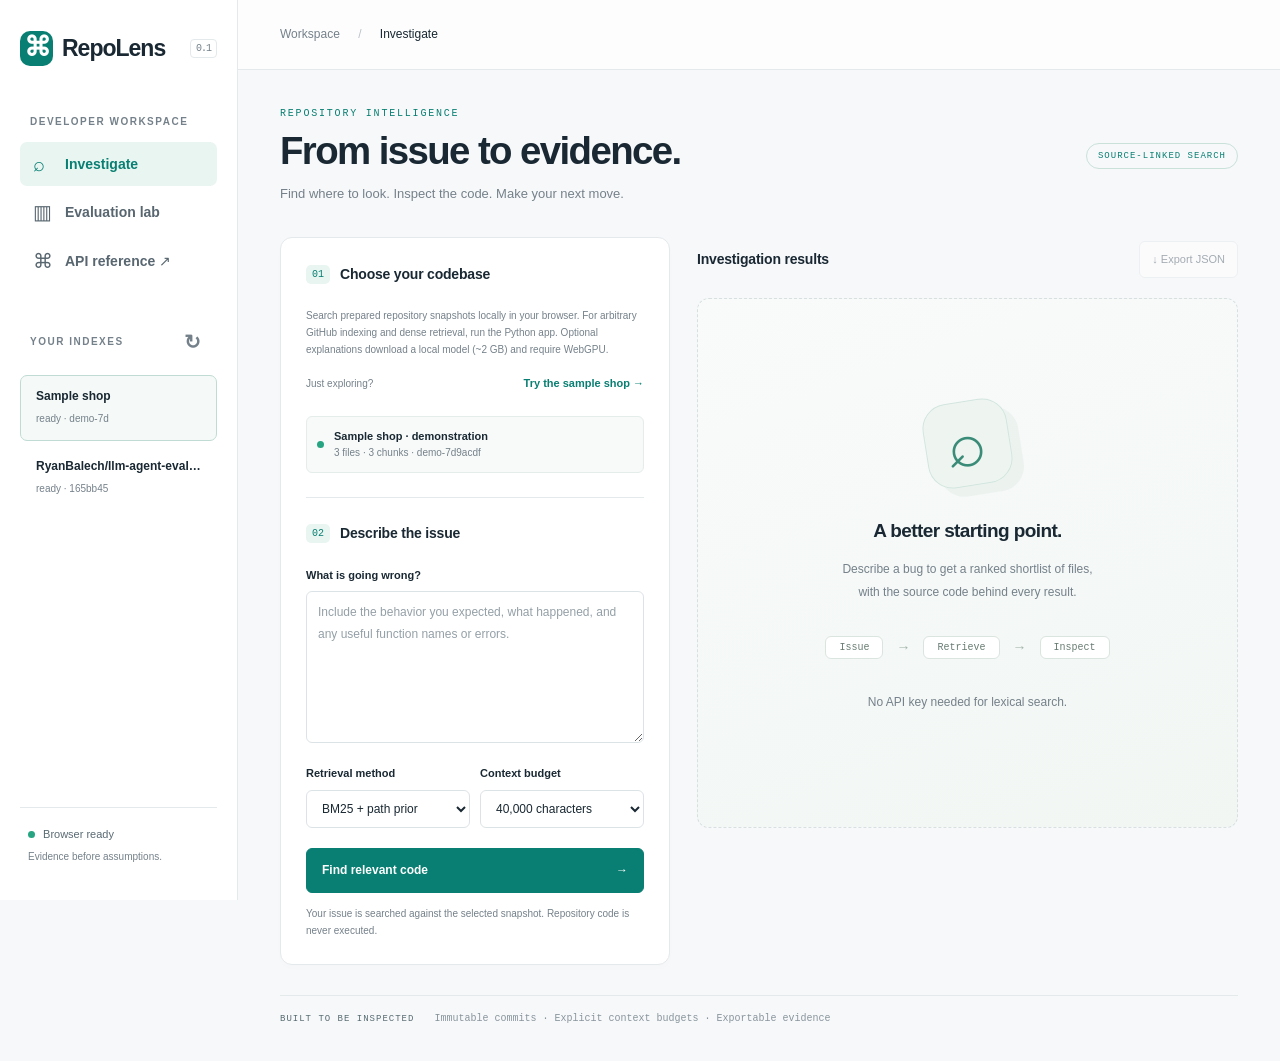
==== index.html @ a0b79c71 "Publish RepoLens 165bb454b1ce" ====
<!doctype html>
<html lang="en">
  <head>
    <meta charset="utf-8" />
    <meta name="viewport" content="width=device-width,initial-scale=1" />
    <meta
      name="description"
      content="Find the code behind an issue. Repository search with traceable evidence and honest evaluation."
    />
    <title>RepoLens · From issue to evidence</title>
    <link rel="stylesheet" href="./static/style.css" />
    <script src="./static/pages.js" defer></script>
    <script src="./static/app.js" defer></script>
  </head>
  <body>
    <aside class="sidebar">
      <a class="brand" href="./" aria-label="RepoLens home"
        ><span class="brand-icon">⌘</span> RepoLens<span class="version"
          >0.1</span
        ></a
      >
      <div class="workspace-label">DEVELOPER WORKSPACE</div>
      <nav aria-label="Main navigation">
        <button class="nav-item active" id="search-tab" aria-current="page">
          <span aria-hidden="true">⌕</span> Investigate
        </button>
        <button class="nav-item" id="eval-tab">
          <span aria-hidden="true">▥</span> Evaluation lab
        </button>
        <a class="nav-item" href="https://github.com/RyanBalech/llm-agent-evaluation/blob/feat/repolens-product/docs/PRODUCT.md" target="_blank" rel="noopener"
          ><span>⌘</span> API reference ↗</a
        >
      </nav>
      <div class="repo-heading">
        YOUR INDEXES
        <button id="refresh" aria-label="Refresh repository indexes">↻</button>
      </div>
      <div id="index-list" class="index-list">
        <p class="muted small">Your repositories will appear here.</p>
      </div>
      <div class="sidebar-footer">
        <span class="online-dot"></span>
        <span id="connection">Connecting…</span>
        <p>Evidence before assumptions.</p>
      </div>
    </aside>
    <main>
      <header class="topbar">
        <div>
          Workspace <span>/</span> <strong id="page-name">Investigate</strong>
        </div>
        <button id="access-button" class="quiet">Server access</button>
      </header>
      <div id="notice" class="notice" role="alert" hidden></div>
      <section id="search-view">
        <div class="page-heading">
          <div>
            <p class="eyebrow">REPOSITORY INTELLIGENCE</p>
            <h1>From issue to evidence.</h1>
            <p class="subtitle">
              Find where to look. Inspect the code. Make your next move.
            </p>
          </div>
          <span class="tag">SOURCE-LINKED SEARCH</span>
        </div>
        <div class="investigation-grid">
          <section class="panel compose">
            <div class="section-title">
              <span class="step">01</span>
              <h2>Choose your codebase</h2>
            </div>
            <p id="public-demo-note" class="fine-print" hidden>
              Explore the prepared repositories below. Run RepoLens locally to
              index your own public GitHub repository.
            </p>
            <form id="index-form">
              <label for="repository">Public GitHub repository</label>
              <input
                id="repository"
                placeholder="owner/repository"
                value="RyanBalech/llm-agent-evaluation"
                required
                maxlength="250"
                autocomplete="off"
              />
              <div class="input-row">
                <div>
                  <label for="revision"
                    >Branch, tag or commit
                    <span class="muted">optional</span></label
                  ><input
                    id="revision"
                    placeholder="Default branch"
                    maxlength="151"
                  />
                </div>
                <button class="secondary" type="submit" id="index-button">
                  Index repo ↗
                </button>
              </div>
              <label class="checkbox" id="dense-option" hidden
                ><input id="dense-index" type="checkbox" /> Include CodeBERT
                &amp; hybrid (slower indexing)</label
              >
            </form>
            <div class="or-demo">
              <span>Just exploring?</span
              ><button id="demo-button" class="text-button">
                Try the sample shop →
              </button>
            </div>
            <div id="active-index" class="active-index" aria-live="polite">
              <span class="status-dot"></span>
              <div>
                <strong>No repository selected</strong
                ><small>Index a repository or try the sample.</small>
              </div>
            </div>
            <div class="divider"></div>
            <form id="search-form">
              <div class="section-title">
                <span class="step">02</span>
                <h2>Describe the issue</h2>
              </div>
              <label for="query">What is going wrong?</label>
              <textarea
                id="query"
                rows="6"
                minlength="3"
                maxlength="8000"
                required
                placeholder="Include the behavior you expected, what happened, and any useful function names or errors."
              ></textarea>
              <div class="input-row options">
                <div>
                  <label for="method">Retrieval method</label
                  ><select id="method">
                    <option value="bm25">BM25 + path prior</option>
                  </select>
                </div>
                <div>
                  <label for="budget">Context budget</label
                  ><select id="budget">
                    <option value="5000">5,000 characters</option>
                    <option value="10000">10,000 characters</option>
                    <option value="20000">20,000 characters</option>
                    <option value="40000" selected>40,000 characters</option>
                    <option value="80000">80,000 characters</option>
                  </select>
                </div>
              </div>
              <button id="search-button" class="primary" type="submit" disabled>
                Find relevant code <span>→</span>
              </button>
              <p class="fine-print">
                Your issue is searched against the selected snapshot. Repository
                code is never executed.
              </p>
            </form>
          </section>
          <section class="results-area" aria-label="Search results">
            <div class="results-heading">
              <h2>Investigation results</h2>
              <button id="export-button" class="quiet" disabled>
                ↓ Export JSON
              </button>
            </div>
            <div id="search-summary" class="search-summary" hidden></div>
            <div id="empty-state" class="empty-state">
              <div class="lens-art"><span>⌕</span></div>
              <h3>A better starting point.</h3>
              <p>
                Describe a bug to get a ranked shortlist of files,<br />with the
                source code behind every result.
              </p>
              <div class="flow">
                <span>Issue</span><i>→</i><span>Retrieve</span><i>→</i
                ><span>Inspect</span>
              </div>
              <p class="small muted">No API key needed for lexical search.</p>
            </div>
            <div id="results" aria-live="polite"></div>
            <p id="results-note" class="fine-print" hidden></p>
            <button id="explain-button" class="secondary" hidden>
              Explain retrieved evidence
            </button>
            <div id="explanation" class="panel" aria-live="polite" hidden></div>
          </section>
        </div>
        <div class="bottom-note">
          <span>BUILT TO BE INSPECTED</span> Immutable commits · Explicit
          context budgets · Exportable evidence
        </div>
      </section>
      <section id="evaluation-view" hidden>
        <div class="page-heading">
          <div>
            <p class="eyebrow">MEASURE, THEN IMPROVE</p>
            <h1>Show your work.</h1>
            <p class="subtitle">
              A real benchmark, with its limitations in view.
            </p>
          </div>
          <span class="tag">SWE-BENCH VERIFIED</span>
        </div>
        <div id="evaluation-content"></div>
      </section>
    </main>
    <dialog id="access-dialog">
      <form id="access-form">
        <h2>Server access</h2>
        <p class="muted">
          For a server configured with an access token.<br />The token stays in
          this browser tab's memory.
        </p>
        <label for="token">Access token</label
        ><input id="token" type="password" autocomplete="off" />
        <div class="dialog-actions">
          <button id="close-access" type="button" class="quiet">Cancel</button
          ><button class="primary" type="submit">Connect</button>
        </div>
      </form>
    </dialog>
  </body>
</html>
---- static/style.css ----
:root {
  --bg: #f7f8fa;
  --paper: #fff;
  --text: #192832;
  --muted: #75818a;
  --line: #e4e9ec;
  --accent: #087f72;
  --accent-light: #e9f5f1;
  --mono: Consolas, "SFMono-Regular", monospace;
}
* {
  box-sizing: border-box;
}
body {
  margin: 0;
  background: var(--bg);
  color: var(--text);
  font:
    14px/1.6 -apple-system,
    BlinkMacSystemFont,
    "Segoe UI",
    sans-serif;
}
button,
input,
textarea,
select {
  font: inherit;
}
button,
a,
input,
select,
textarea {
  -webkit-tap-highlight-color: transparent;
}
button {
  cursor: pointer;
}
button:disabled {
  opacity: 0.5;
  cursor: not-allowed;
}
a {
  color: var(--accent);
  text-decoration: none;
}
button:focus-visible,
a:focus-visible,
input:focus-visible,
textarea:focus-visible,
select:focus-visible {
  outline: 3px solid #61b5a9;
  outline-offset: 3px;
}
[hidden] {
  display: none !important;
}
.sidebar {
  position: fixed;
  inset: 0 auto 0 0;
  width: 238px;
  background: #fff;
  border-right: 1px solid var(--line);
  padding: 30px 20px;
  display: flex;
  flex-direction: column;
}
.brand {
  display: flex;
  align-items: center;
  gap: 9px;
  font-size: 23px;
  font-weight: 750;
  letter-spacing: -1px;
  color: var(--text);
}
.brand-icon {
  background: var(--accent);
  color: #fff;
  border-radius: 10px;
  width: 33px;
  height: 35px;
  text-align: center;
  font-size: 27px;
  line-height: 33px;
}
.version {
  font: 10px var(--mono);
  color: var(--muted);
  border: 1px solid var(--line);
  padding: 3px 5px;
  border-radius: 4px;
  margin-left: auto;
}
.workspace-label,
.repo-heading {
  font-size: 10px;
  font-weight: 700;
  letter-spacing: 1.5px;
  color: var(--muted);
}
.workspace-label {
  margin: 47px 10px 12px;
}
.nav-item {
  width: 100%;
  display: flex;
  gap: 12px;
  align-items: center;
  border: 0;
  background: none;
  padding: 11px 13px;
  text-align: left;
  color: #586670;
  font-weight: 550;
  border-radius: 7px;
  margin-bottom: 4px;
}
.nav-item span {
  font-size: 20px;
  width: 20px;
  line-height: 1;
}
.nav-item.active {
  background: var(--accent-light);
  color: var(--accent);
}
.nav-item:hover {
  background: #f1f6f4;
}
.repo-heading {
  display: flex;
  align-items: center;
  justify-content: space-between;
  margin: 38px 10px 12px;
}
.repo-heading button {
  border: 0;
  background: none;
  color: var(--muted);
  font-size: 20px;
}
.index-list {
  overflow: auto;
  flex: 1;
}
.index-card {
  border: 1px solid transparent;
  padding: 10px 9px;
  border-radius: 7px;
  display: flex;
  gap: 5px;
  margin: 4px 0;
}
.index-card.selected {
  border-color: #bfdbd3;
  background: #f5faf8;
}
.index-select {
  border: 0;
  background: none;
  text-align: left;
  min-width: 0;
  flex: 1;
  color: var(--text);
}
.index-select strong {
  display: block;
  font-size: 12px;
  overflow: hidden;
  text-overflow: ellipsis;
  white-space: nowrap;
}
.index-select small {
  font-size: 10px;
  color: var(--muted);
}
.delete-index {
  border: 0;
  background: none;
  color: #89949a;
  font-size: 18px;
}
.sidebar-footer {
  font-size: 11px;
  color: #596a73;
  padding: 18px 8px 0;
  border-top: 1px solid var(--line);
}
.sidebar-footer p {
  font-size: 10px;
  color: var(--muted);
  margin: 5px 0;
}
.online-dot,
.status-dot {
  display: inline-block;
  width: 7px;
  height: 7px;
  background: #27a481;
  border-radius: 50%;
  margin-right: 5px;
}
.status-dot {
  background: #a4adb4;
  flex-shrink: 0;
}
main {
  margin-left: 238px;
}
.topbar {
  height: 70px;
  border-bottom: 1px solid var(--line);
  display: flex;
  align-items: center;
  justify-content: space-between;
  padding: 0 42px;
  background: #ffffffc9;
  color: var(--muted);
  font-size: 12px;
}
.topbar span {
  margin: 0 15px;
  color: #bac3c8;
}
.topbar strong {
  font-weight: 500;
  color: var(--text);
}
#search-view,
#evaluation-view {
  padding: 38px 42px 20px;
  max-width: 1600px;
  margin: auto;
}
.page-heading {
  display: flex;
  justify-content: space-between;
  align-items: center;
  margin-bottom: 32px;
  gap: 20px;
}
.eyebrow {
  font: 10px var(--mono);
  letter-spacing: 1.8px;
  color: var(--accent);
  margin: 0 0 9px;
}
h1 {
  font-size: clamp(26px, 3vw, 39px);
  font-weight: 650;
  letter-spacing: -1.6px;
  line-height: 1.2;
  margin: 0 0 10px;
}
.subtitle {
  color: var(--muted);
  margin: 0;
  font-size: 13px;
}
.tag {
  font: 9px var(--mono);
  letter-spacing: 1px;
  color: var(--accent);
  border: 1px solid #c9e1d9;
  border-radius: 20px;
  padding: 7px 11px;
  white-space: nowrap;
}
.investigation-grid {
  display: grid;
  grid-template-columns: minmax(300px, 390px) minmax(0, 1fr);
  gap: 27px;
  align-items: start;
}
.panel {
  background: #fff;
  border: 1px solid var(--line);
  border-radius: 12px;
  padding: 25px;
  box-shadow: 0 3px 7px #21372e03;
}
.section-title {
  display: flex;
  align-items: center;
  gap: 10px;
  margin-bottom: 22px;
}
h2 {
  font-size: 14px;
  margin: 0;
  font-weight: 650;
  letter-spacing: -0.2px;
}
.step {
  font: 10px var(--mono);
  color: var(--accent);
  background: var(--accent-light);
  border-radius: 5px;
  padding: 4px 6px;
}
label {
  display: block;
  font-size: 11px;
  font-weight: 600;
  margin: 0 0 7px;
}
label .muted {
  font-weight: 400;
  font-size: 10px;
  margin-left: 3px;
}
input,
textarea,
select {
  width: 100%;
  border: 1px solid #dce3e6;
  background: #fff;
  border-radius: 6px;
  padding: 10px 11px;
  color: var(--text);
  font-size: 12px;
}
input::placeholder,
textarea::placeholder {
  color: #94a0a7;
}
textarea {
  resize: vertical;
  min-height: 132px;
  line-height: 1.8;
}
select {
  padding-right: 5px;
}
.input-row {
  display: flex;
  align-items: end;
  gap: 10px;
  margin-top: 13px;
}
.input-row > div {
  flex: 1;
  min-width: 0;
}
.secondary,
.quiet {
  border: 1px solid var(--line);
  border-radius: 6px;
  padding: 9px 12px;
  background: white;
  color: #52616b;
  font-size: 11px;
  white-space: nowrap;
}
.secondary:hover,
.quiet:hover {
  background: #eff7f4;
}
.input-row > .secondary {
  padding: 10px 13px;
}
.checkbox {
  display: flex;
  align-items: center;
  gap: 8px;
  margin-top: 15px;
}
.checkbox input {
  width: auto;
}
.or-demo {
  display: flex;
  justify-content: space-between;
  align-items: center;
  margin-top: 14px;
  font-size: 10px;
  color: var(--muted);
}
.text-button {
  background: none;
  border: 0;
  padding: 3px 0;
  color: var(--accent);
  font-size: 11px;
  font-weight: 600;
}
.active-index {
  display: flex;
  align-items: center;
  background: #f7faf9;
  border: 1px solid #e4ede9;
  padding: 11px 10px;
  border-radius: 6px;
  margin-top: 20px;
  gap: 5px;
  min-width: 0;
}
.active-index strong {
  display: block;
  font-size: 11px;
  overflow-wrap: anywhere;
}
.active-index small {
  display: block;
  font-size: 10px;
  color: var(--muted);
  overflow-wrap: anywhere;
}
.active-index.ready .status-dot {
  background: #27a481;
}
.active-index.indexing .status-dot,
.active-index.queued .status-dot {
  background: #d39b33;
  animation: pulse 1s infinite;
}
.divider {
  border-top: 1px solid var(--line);
  margin: 24px 0;
}
.options {
  margin: 16px 0 20px;
}
.primary {
  width: 100%;
  display: flex;
  justify-content: space-between;
  align-items: center;
  padding: 12px 15px;
  background: var(--accent);
  color: #fff;
  border: 1px solid var(--accent);
  border-radius: 6px;
  font-weight: 600;
  font-size: 12px;
}
.primary:hover:enabled {
  background: #096c62;
}
.fine-print {
  color: var(--muted);
  font-size: 10px;
  line-height: 1.7;
  margin: 12px 0 0;
}
.results-heading {
  display: flex;
  align-items: center;
  justify-content: space-between;
  margin: 4px 0 20px;
}
.empty-state {
  border: 1px dashed #d7dfe1;
  border-radius: 12px;
  min-height: 530px;
  display: flex;
  flex-direction: column;
  align-items: center;
  justify-content: center;
  text-align: center;
  background: linear-gradient(160deg, #f9fbfb, #f1f6f3);
}
.lens-art {
  width: 85px;
  height: 85px;
  display: grid;
  place-items: center;
  border: 1px solid #d3e5df;
  border-radius: 25px;
  transform: rotate(-9deg);
  background: #eef5f1;
  margin-bottom: 10px;
  box-shadow: 10px 10px 0 #e4ede780;
}
.lens-art span {
  font-size: 65px;
  color: #3a8c78;
  line-height: 1;
  transform: rotate(9deg);
}
.empty-state h3 {
  font-size: 19px;
  font-weight: 600;
  letter-spacing: -0.6px;
  margin: 20px 0 0;
}
.empty-state p {
  font-size: 12px;
  color: var(--muted);
  line-height: 1.9;
}
.flow {
  display: flex;
  gap: 13px;
  align-items: center;
  margin: 20px 0;
}
.flow span {
  border: 1px solid #dbe5df;
  border-radius: 6px;
  padding: 5px 13px;
  background: #fff;
  font: 10px var(--mono);
  color: #687c72;
}
.flow i {
  color: #a2b4ab;
  font-style: normal;
}
.search-summary {
  display: flex;
  flex-wrap: wrap;
  gap: 8px;
  margin: -7px 0 16px;
}
.metric-pill {
  font: 10px var(--mono);
  border: 1px solid var(--line);
  background: #fff;
  padding: 5px 8px;
  border-radius: 5px;
  color: #65777f;
}
.result-card {
  border: 1px solid var(--line);
  border-radius: 9px;
  background: #fff;
  margin-bottom: 12px;
  overflow: hidden;
}
.result-card summary {
  padding: 15px;
  display: flex;
  align-items: center;
  gap: 11px;
  cursor: pointer;
  list-style: none;
}
.result-card summary::after {
  content: "+";
  margin-left: auto;
  color: var(--muted);
}
.result-card[open] summary::after {
  content: "−";
}
.rank {
  font: 11px var(--mono);
  background: var(--accent-light);
  color: var(--accent);
  padding: 5px 8px;
  border-radius: 5px;
}
.result-name {
  font: 12px var(--mono);
  font-weight: 600;
  overflow-wrap: anywhere;
}
.result-score {
  display: block;
  font: 9px var(--mono);
  color: var(--muted);
  margin-top: 4px;
}
.snippet {
  border-top: 1px solid var(--line);
}
.snippet-heading {
  display: flex;
  align-items: center;
  justify-content: space-between;
  padding: 9px 15px;
  background: #f9fafb;
  font: 10px var(--mono);
  gap: 10px;
}
.snippet pre {
  margin: 0;
  padding: 15px 0;
  background: #192831;
  color: #d7e2e6;
  overflow: auto;
  max-height: 390px;
  font: 11px/1.9 var(--mono);
  tab-size: 4;
}
.code-line {
  display: block;
  white-space: pre;
  padding-right: 15px;
}
.line-number {
  display: inline-block;
  width: 44px;
  user-select: none;
  color: #73838b;
  text-align: right;
  margin-right: 17px;
  padding-right: 9px;
  border-right: 1px solid #3b4951;
}
.code-line mark {
  background: #29544a;
  color: #d8f6e7;
  border-radius: 2px;
}
.evidence {
  padding: 10px 15px;
  color: #73818a;
  font-size: 10px;
}
.evidence strong {
  color: var(--accent);
  font-weight: 500;
}
.bottom-note {
  border-top: 1px solid var(--line);
  margin: 30px 0 0;
  padding: 17px 0;
  color: #88959c;
  font: 10px var(--mono);
}
.bottom-note span {
  color: #576b70;
  font-size: 9px;
  letter-spacing: 1px;
  margin-right: 14px;
}
.notice {
  padding: 12px 18px;
  margin: 20px 42px 0;
  border: 1px solid #edd9b4;
  background: #fff8e9;
  color: #826026;
  border-radius: 7px;
  font-size: 12px;
  overflow-wrap: anywhere;
}
.muted {
  color: var(--muted);
}
.small {
  font-size: 11px;
}
.metrics-grid {
  display: grid;
  grid-template-columns: repeat(4, 1fr);
  gap: 15px;
  margin-bottom: 22px;
}
.metric-card {
  padding: 22px;
  background: #fff;
  border: 1px solid var(--line);
  border-radius: 9px;
}
.metric-card span {
  display: block;
  font-size: 11px;
  color: var(--muted);
}
.metric-card strong {
  font-size: 31px;
  font-weight: 600;
  letter-spacing: -1px;
  display: block;
  margin: 4px 0;
}
.metric-card small {
  font-size: 10px;
  color: var(--accent);
}
.eval-columns {
  display: grid;
  grid-template-columns: 1.3fr 1fr;
  gap: 20px;
  margin-bottom: 22px;
}
.eval-columns p,
.eval-columns li {
  font-size: 12px;
  color: #6e7c85;
}
.table-wrap {
  overflow: auto;
}
table {
  width: 100%;
  border-collapse: collapse;
  text-align: left;
  font-size: 11px;
}
th {
  font-weight: 500;
  color: #7c898e;
  font-size: 10px;
}
td,
th {
  border-bottom: 1px solid var(--line);
  padding: 11px 10px;
}
td:first-child {
  font-family: var(--mono);
}
.score-track {
  width: 80px;
  background: #edf2f1;
  display: inline-block;
  height: 5px;
  border-radius: 3px;
  margin-right: 9px;
  overflow: hidden;
  vertical-align: middle;
}
.score-fill {
  background: #369e87;
  height: 5px;
  display: block;
}
.score-track.full .score-fill {
  width: 100%;
}
.score-track.half .score-fill {
  width: 50%;
}
.score-track.zero .score-fill {
  width: 0;
}
dialog {
  border: 1px solid var(--line);
  border-radius: 12px;
  padding: 27px;
  max-width: 420px;
  width: 90%;
  color: var(--text);
}
dialog::backdrop {
  background: #16232a66;
}
.dialog-actions {
  display: flex;
  gap: 10px;
  margin-top: 20px;
}
.dialog-actions .primary {
  width: auto;
  flex: 1;
  justify-content: center;
}
@keyframes pulse {
  50% {
    opacity: 0.3;
  }
}
@media (min-width: 1500px) {
  .investigation-grid {
    grid-template-columns: 420px 1fr;
  }
  .compose {
    padding: 30px;
  }
}
@media (max-width: 1100px) {
  .sidebar {
    width: 200px;
    padding: 25px 15px;
  }
  main {
    margin-left: 200px;
  }
  #search-view,
  #evaluation-view {
    padding: 28px 25px;
  }
  .topbar {
    padding: 0 25px;
  }
  .page-heading .tag {
    display: none;
  }
  .investigation-grid {
    gap: 18px;
    grid-template-columns: 310px minmax(0, 1fr);
  }
  .compose {
    padding: 19px;
  }
  .metrics-grid {
    grid-template-columns: repeat(2, 1fr);
  }
}
@media (max-width: 850px) {
  .investigation-grid {
    grid-template-columns: 1fr;
  }
  .empty-state {
    min-height: 300px;
  }
  .eval-columns {
    grid-template-columns: 1fr;
  }
}
@media (max-width: 580px) {
  .sidebar {
    position: static;
    width: 100%;
    padding: 16px;
    border-right: 0;
    border-bottom: 1px solid var(--line);
  }
  .brand {
    font-size: 21px;
  }
  .version {
    margin-left: 5px;
  }
  .workspace-label,
  .repo-heading,
  .sidebar-footer {
    display: none;
  }
  .sidebar nav {
    display: flex;
    margin-top: 15px;
    gap: 7px;
  }
  .nav-item {
    font-size: 11px;
    padding: 7px 8px;
    justify-content: center;
  }
  .nav-item span {
    display: none;
  }
  .index-list {
    max-height: 140px;
    display: flex;
    gap: 7px;
  }
  .index-card {
    min-width: 165px;
    max-width: 210px;
  }
  .index-list > .small {
    display: none;
  }
  main {
    margin-left: 0;
  }
  .topbar {
    height: 50px;
    padding: 0 18px;
  }
  #search-view,
  #evaluation-view {
    padding: 24px 17px;
  }
  .page-heading {
    margin-bottom: 22px;
  }
  h1 {
    letter-spacing: -1px;
  }
  .subtitle {
    font-size: 12px;
  }
  .bottom-note {
    line-height: 2;
  }
  .bottom-note span {
    display: block;
  }
  .notice {
    margin: 15px 17px 0;
  }
  .metrics-grid {
    gap: 9px;
  }
  .metric-card {
    padding: 16px;
  }
  .metric-card strong {
    font-size: 27px;
  }
}
:is(.results-area, .compose, .panel) {
  min-width: 0;
}
#explain-button {
  margin-top: 18px;
}
#explanation {
  margin-top: 14px;
  font-size: 12px;
}
#explanation blockquote {
  margin: 8px 0;
  border-left: 3px solid var(--accent);
  padding: 8px 12px;
  background: var(--accent-light);
  font-family: var(--mono);
  overflow-wrap: anywhere;
  white-space: pre-wrap;
}
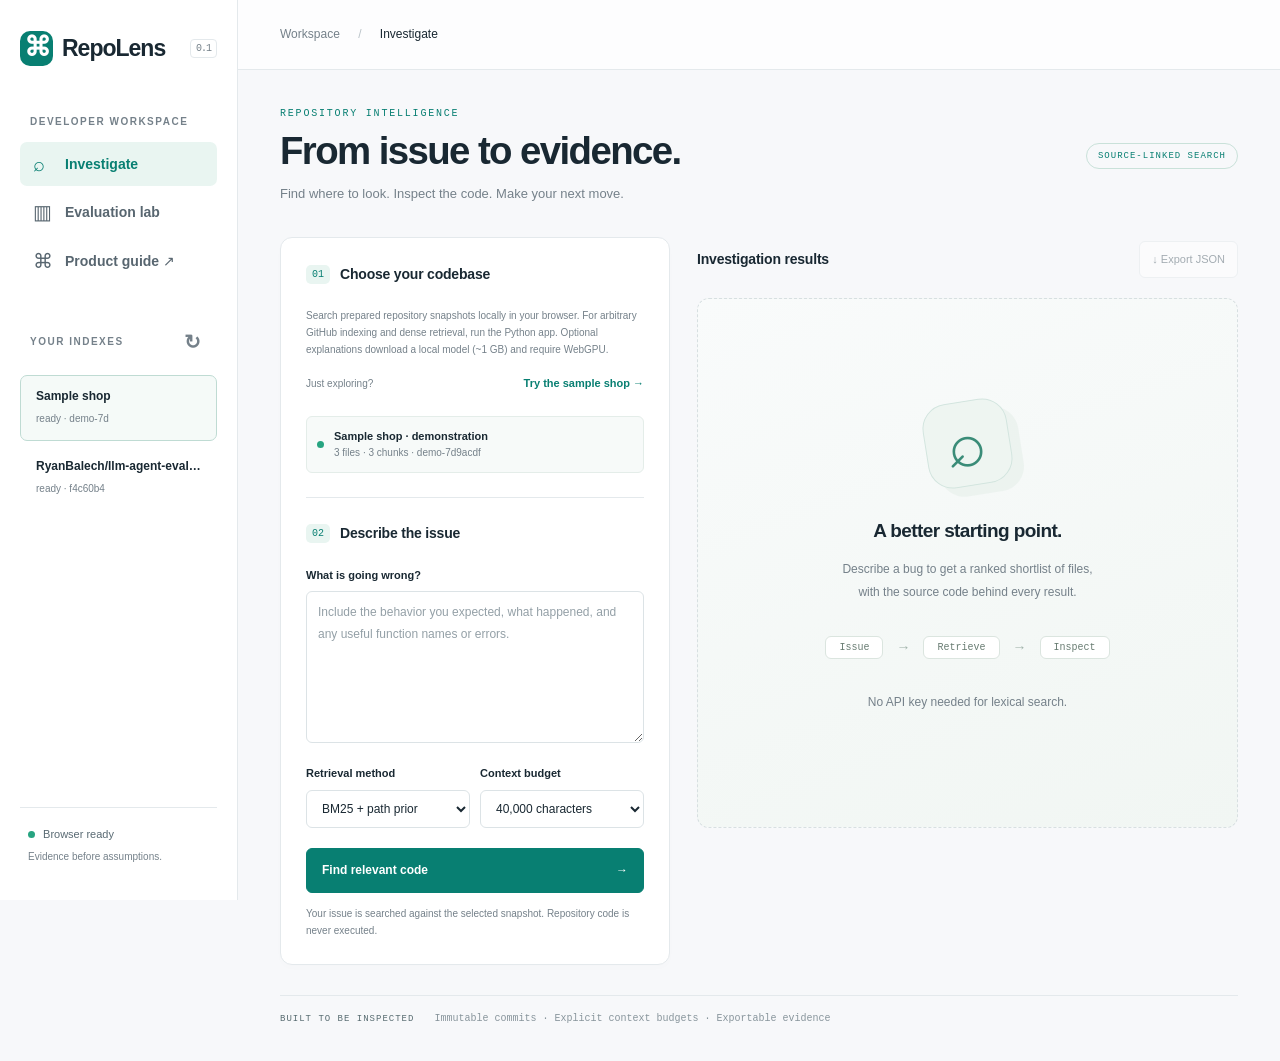
==== commit 15d3b941: "Publish RepoLens f4c60b471500" ====
--- a/index.html
+++ b/index.html
@@ -28,7 +28,7 @@
           <span aria-hidden="true">▥</span> Evaluation lab
         </button>
         <a class="nav-item" href="https://github.com/RyanBalech/llm-agent-evaluation/blob/feat/repolens-product/docs/PRODUCT.md" target="_blank" rel="noopener"
-          ><span>⌘</span> API reference ↗</a
+          ><span>⌘</span> Product guide ↗</a
         >
       </nav>
       <div class="repo-heading">
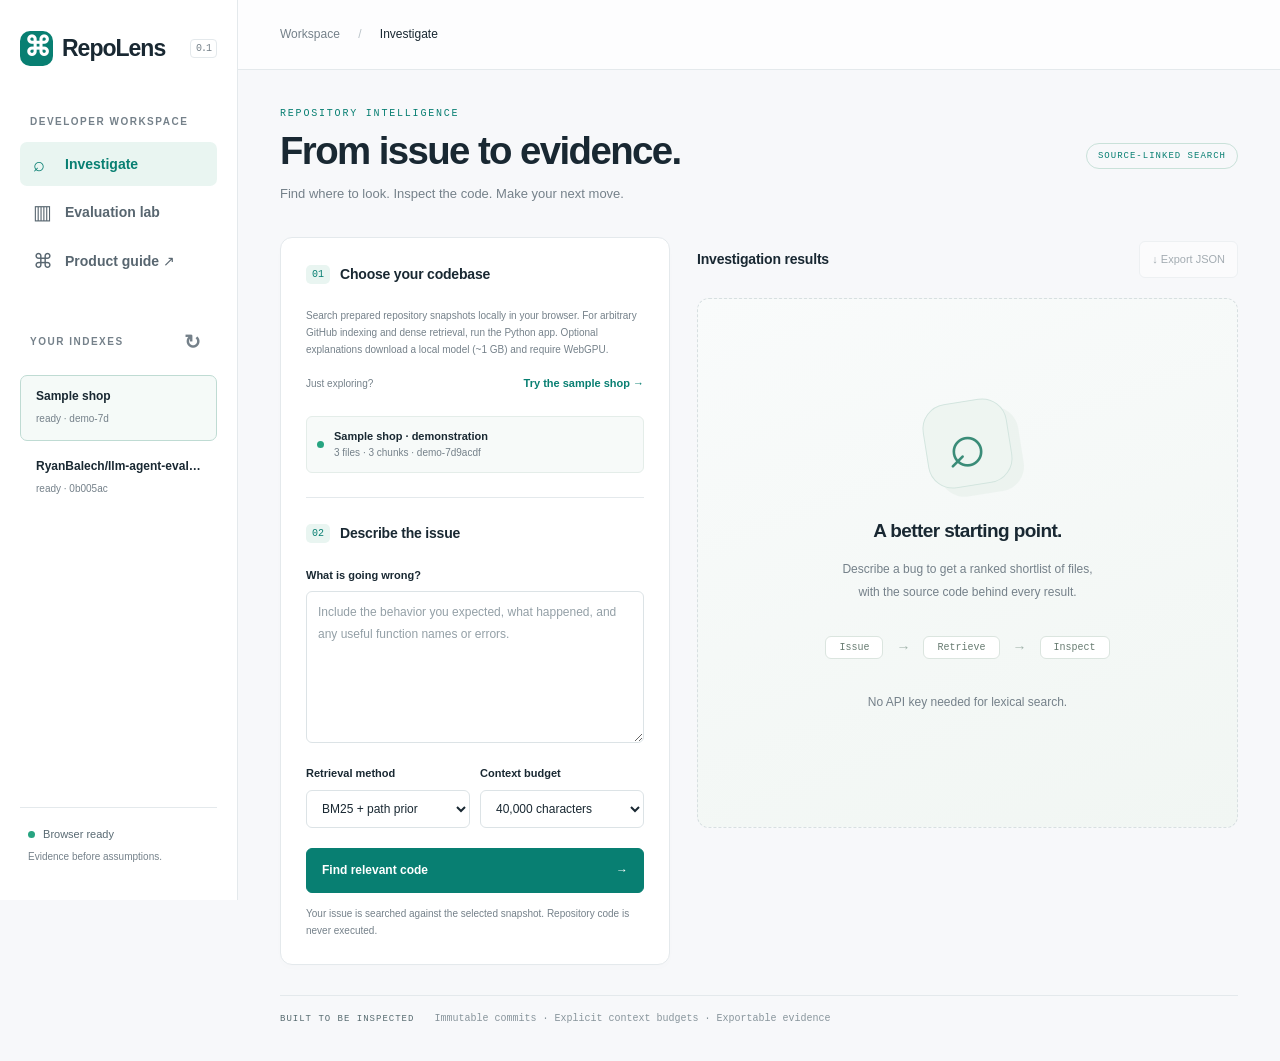
==== commit 14df18ee: "Publish RepoLens 0b005ac70229" ====
--- a/index.html
+++ b/index.html
@@ -27,7 +27,7 @@
         <button class="nav-item" id="eval-tab">
           <span aria-hidden="true">▥</span> Evaluation lab
         </button>
-        <a class="nav-item" href="https://github.com/RyanBalech/llm-agent-evaluation/blob/feat/repolens-product/docs/PRODUCT.md" target="_blank" rel="noopener"
+        <a class="nav-item" href="https://github.com/RyanBalech/llm-agent-evaluation/blob/main/docs/PRODUCT.md" target="_blank" rel="noopener"
           ><span>⌘</span> Product guide ↗</a
         >
       </nav>
